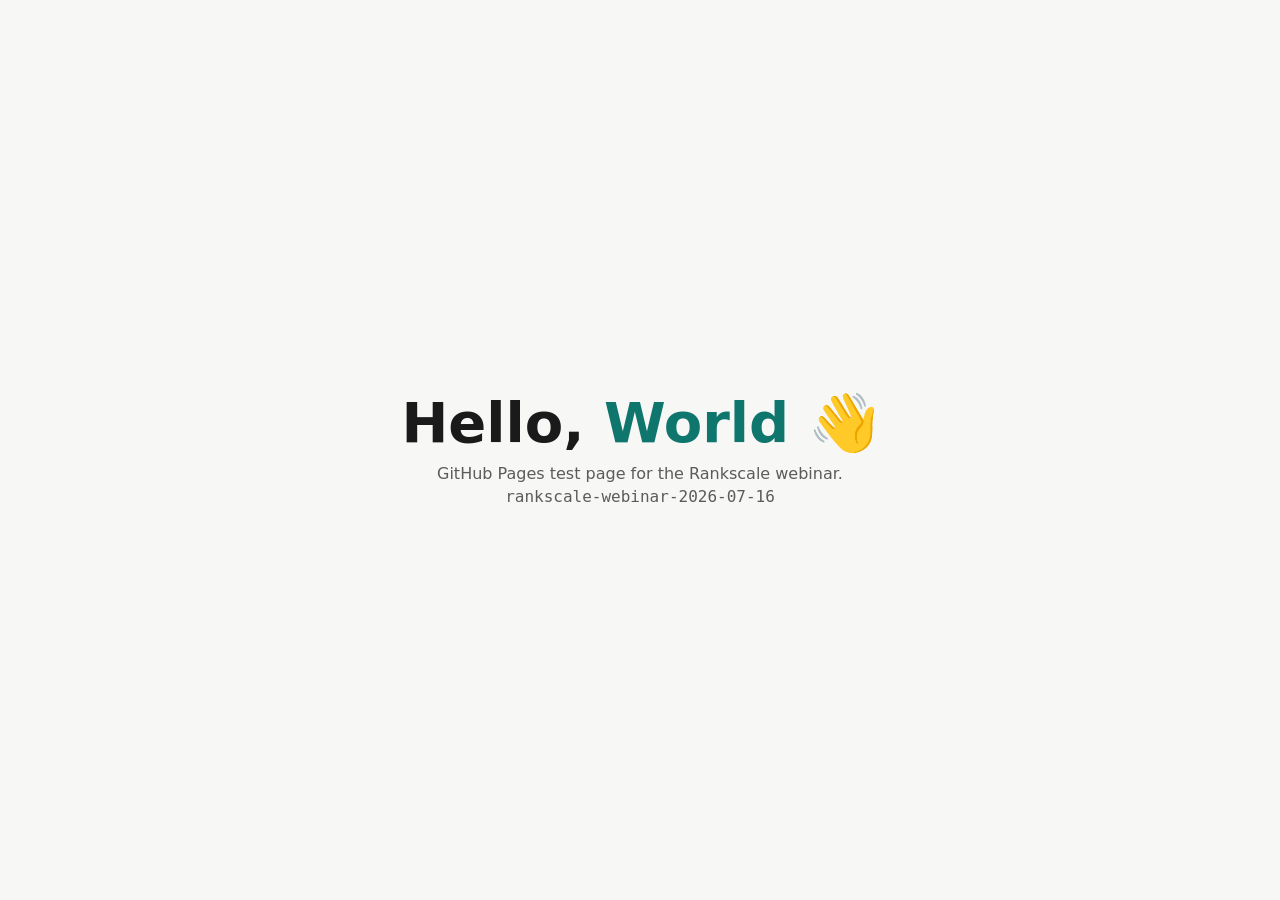
==== index.html @ 0e2e810f "Reset repo to webinar materials only: add Hello World test page Co-Authored-By: Claude Opus 4.8 <nor" ====
<!doctype html>
<html lang="en">
<head>
  <meta charset="utf-8">
  <meta name="viewport" content="width=device-width, initial-scale=1">
  <title>Hello World — Rankscale Webinar</title>
  <style>
    :root { color-scheme: light dark; }
    body {
      margin: 0;
      min-height: 100vh;
      display: grid;
      place-items: center;
      font-family: system-ui, -apple-system, "Segoe UI", sans-serif;
      background: #f7f7f5;
      color: #1a1a1a;
    }
    @media (prefers-color-scheme: dark) {
      body { background: #14161a; color: #eaeaea; }
    }
    .card { text-align: center; padding: 2rem; }
    h1 { font-size: clamp(2rem, 6vw, 3.5rem); margin: 0 0 .5rem; }
    .accent { color: #0f766e; }
    @media (prefers-color-scheme: dark) { .accent { color: #2dd4bf; } }
    p { opacity: .7; margin: .25rem 0; }
    code { font-family: ui-monospace, "Cascadia Code", monospace; }
  </style>
</head>
<body>
  <main class="card">
    <h1>Hello, <span class="accent">World</span> 👋</h1>
    <p>GitHub Pages test page for the Rankscale webinar.</p>
    <p><code>rankscale-webinar-2026-07-16</code></p>
  </main>
</body>
</html>
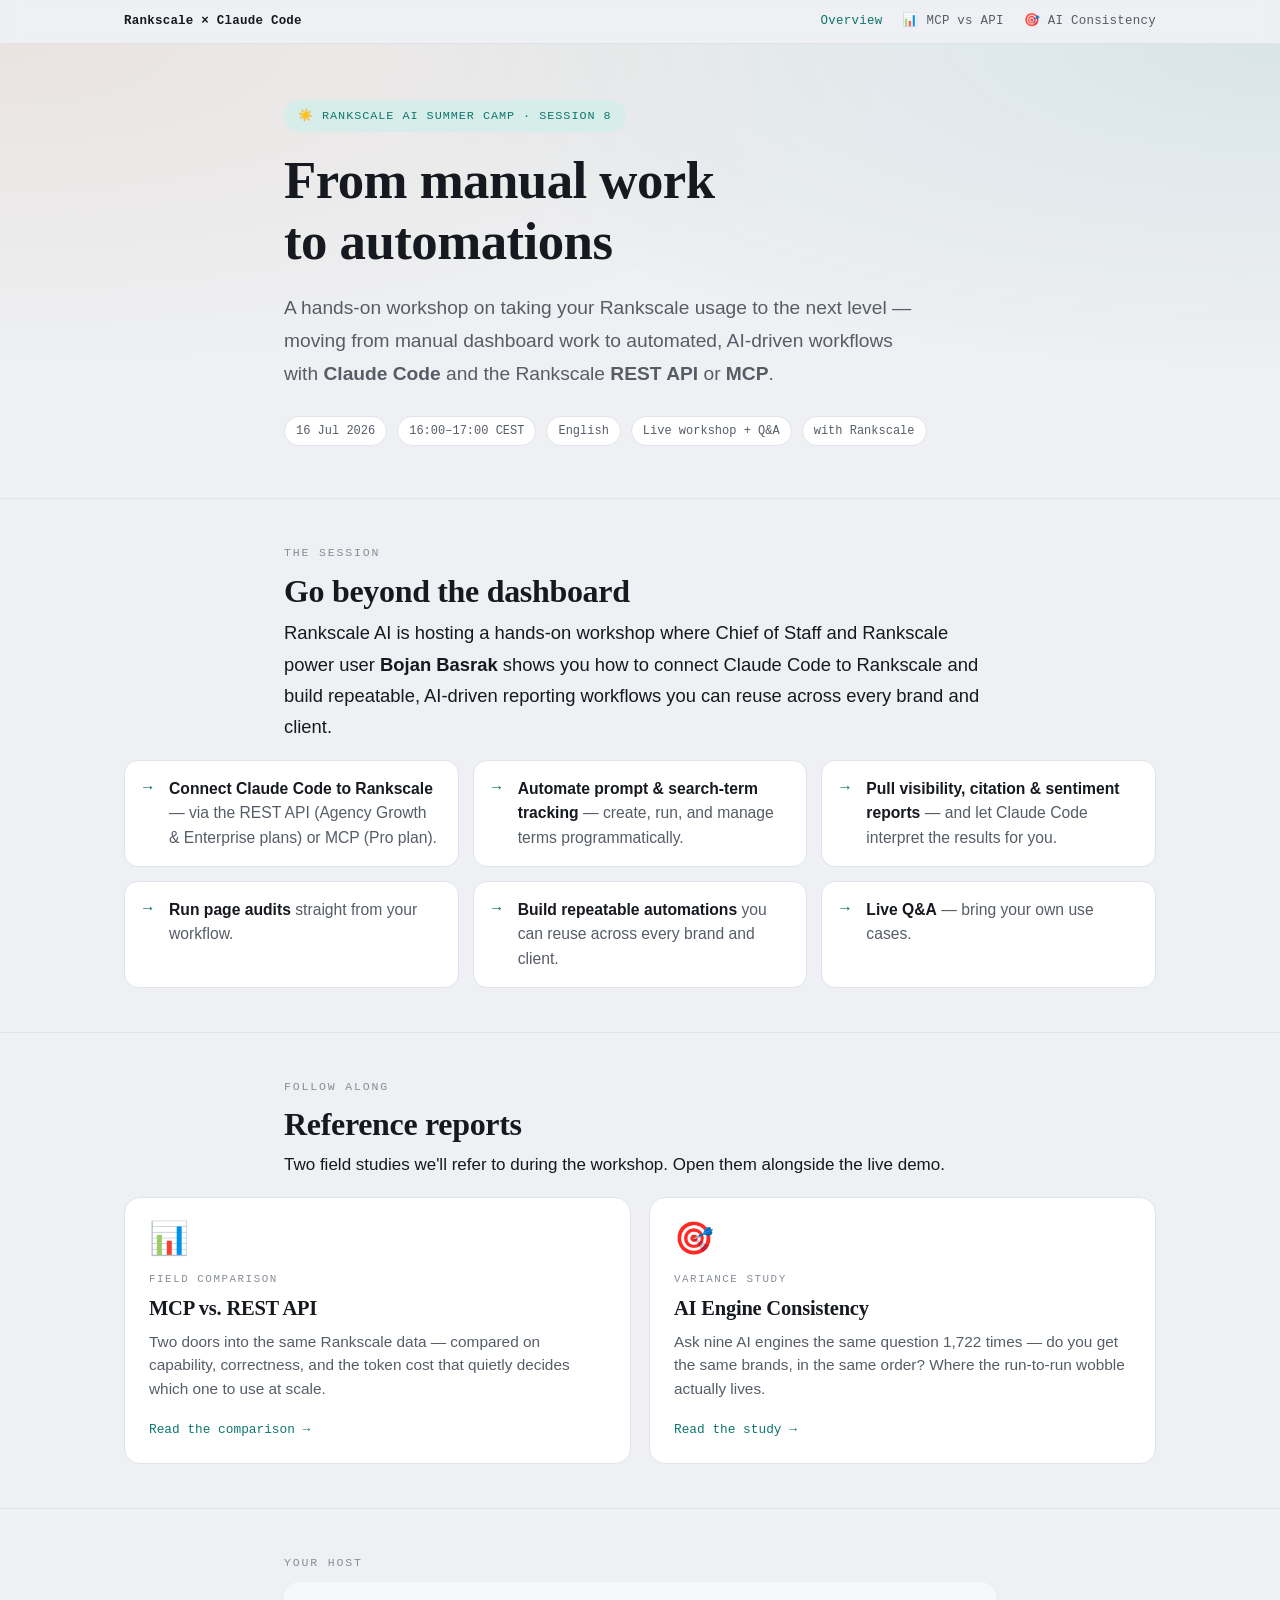
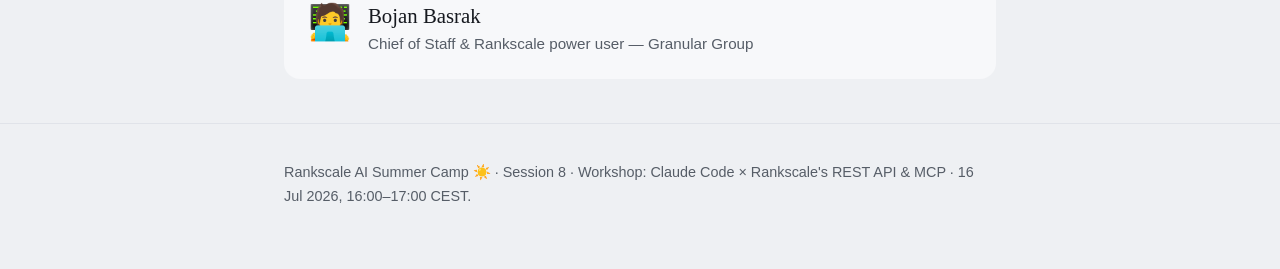
==== commit 31a08b06: "Add webinar landing page + two reports on shared base.css - index.html: workshop landing (session in" ====
--- a/index.html
+++ b/index.html
@@ -3,34 +3,130 @@
 <head>
   <meta charset="utf-8">
   <meta name="viewport" content="width=device-width, initial-scale=1">
-  <title>Hello World — Rankscale Webinar</title>
+  <title>Claude Code × Rankscale API & MCP — Rankscale AI Summer Camp</title>
+  <meta name="description" content="Hands-on workshop: move from manual Rankscale dashboard work to automated, AI-driven workflows with Claude Code and the Rankscale REST API or MCP.">
+  <link rel="stylesheet" href="assets/base.css">
   <style>
-    :root { color-scheme: light dark; }
-    body {
-      margin: 0;
-      min-height: 100vh;
-      display: grid;
-      place-items: center;
-      font-family: system-ui, -apple-system, "Segoe UI", sans-serif;
-      background: #f7f7f5;
-      color: #1a1a1a;
+    /* ---- landing-page-only styles ---- */
+    header.masthead{
+      padding:56px 0 52px;
+      background:
+        radial-gradient(120% 120% at 100% 0%, color-mix(in srgb, var(--teal) 9%, transparent), transparent 60%),
+        radial-gradient(120% 120% at 0% 0%, color-mix(in srgb, var(--amber) 8%, transparent), transparent 60%);
     }
-    @media (prefers-color-scheme: dark) {
-      body { background: #14161a; color: #eaeaea; }
-    }
-    .card { text-align: center; padding: 2rem; }
-    h1 { font-size: clamp(2rem, 6vw, 3.5rem); margin: 0 0 .5rem; }
-    .accent { color: #0f766e; }
-    @media (prefers-color-scheme: dark) { .accent { color: #2dd4bf; } }
-    p { opacity: .7; margin: .25rem 0; }
-    code { font-family: ui-monospace, "Cascadia Code", monospace; }
+    .camp{display:inline-flex;align-items:center;gap:8px;font-family:var(--mono);font-size:.74rem;letter-spacing:.08em;
+      text-transform:uppercase;color:var(--teal);background:var(--teal-soft);border-radius:999px;padding:6px 14px;margin:0 0 1.1rem}
+    .masthead h1{font-size:clamp(2.2rem,5.2vw,3.3rem);max-width:18ch}
+    .learngrid{display:grid;grid-template-columns:repeat(auto-fit,minmax(280px,1fr));gap:14px;margin-top:10px}
+    .learn{background:var(--surface);border:1px solid var(--line);border-radius:14px;padding:16px 20px 16px 44px;position:relative;font-size:.98rem;color:var(--muted);line-height:1.55}
+    .learn::before{content:"→";position:absolute;left:18px;top:15px;color:var(--teal);font-family:var(--mono);font-weight:700}
+    .learn strong{color:var(--ink);font-weight:600}
+    /* report cards */
+    .reports{display:grid;grid-template-columns:1fr 1fr;gap:18px;margin-top:8px}
+    @media(max-width:640px){.reports{grid-template-columns:1fr}}
+    a.report{display:flex;flex-direction:column;gap:6px;text-decoration:none;color:inherit;background:var(--surface);
+      border:1px solid var(--line);border-radius:16px;padding:24px 24px 22px;transition:transform .18s ease,border-color .18s ease,box-shadow .18s ease}
+    a.report:hover{transform:translateY(-3px);border-color:color-mix(in srgb,var(--accent) 45%,var(--line));box-shadow:0 10px 30px -18px rgba(0,0,0,.4)}
+    a.report .ico{font-size:2rem;line-height:1}
+    a.report .rk{font-family:var(--mono);font-size:.68rem;letter-spacing:.14em;text-transform:uppercase;color:var(--faint);margin-top:10px}
+    a.report h3{font-size:1.28rem;margin:2px 0 .2rem}
+    a.report p{margin:0;color:var(--muted);font-size:.96rem;line-height:1.55}
+    a.report .go{margin-top:12px;font-family:var(--mono);font-size:.8rem;color:var(--accent)}
+    /* host */
+    .host{display:flex;gap:16px;align-items:flex-start;background:var(--surface-2);border-radius:16px;padding:22px 24px}
+    .host .who{font-family:var(--serif);font-size:1.3rem;line-height:1.2}
+    .host .role{color:var(--muted);font-size:.95rem;margin-top:2px}
+    .host .em{font-size:2.2rem;line-height:1}
   </style>
 </head>
 <body>
-  <main class="card">
-    <h1>Hello, <span class="accent">World</span> 👋</h1>
-    <p>GitHub Pages test page for the Rankscale webinar.</p>
-    <p><code>rankscale-webinar-2026-07-16</code></p>
-  </main>
+
+<nav class="sitenav" aria-label="Webinar sections">
+  <div class="inner">
+    <a class="brand" href="index.html">Rankscale × Claude Code</a>
+    <a href="index.html" aria-current="page">Overview</a>
+    <a href="mcp-vs-api.html">📊 MCP vs API</a>
+    <a href="ai-engine-consistency.html">🎯 AI Consistency</a>
+  </div>
+</nav>
+
+<header class="masthead">
+  <div class="wrap">
+    <p class="camp">☀️ Rankscale AI Summer Camp · Session 8</p>
+    <h1>From manual work to automations</h1>
+    <p class="dek">A hands-on workshop on taking your Rankscale usage to the next level — moving from manual dashboard work to automated, AI-driven workflows with <strong>Claude Code</strong> and the Rankscale <strong>REST API</strong> or <strong>MCP</strong>.</p>
+    <div class="meta">
+      <span>16 Jul 2026</span>
+      <span>16:00–17:00 CEST</span>
+      <span>English</span>
+      <span>Live workshop + Q&amp;A</span>
+      <span>with Rankscale</span>
+    </div>
+  </div>
+</header>
+
+<section id="about">
+  <div class="wrap">
+    <p class="eyebrow">The session</p>
+    <h2>Go beyond the dashboard</h2>
+    <p class="lead">Rankscale AI is hosting a hands-on workshop where Chief of Staff and Rankscale power user <strong>Bojan Basrak</strong> shows you how to connect Claude Code to Rankscale and build repeatable, AI-driven reporting workflows you can reuse across every brand and client.</p>
+  </div>
+  <div class="wide">
+    <div class="learngrid">
+      <div class="learn"><strong>Connect Claude Code to Rankscale</strong> — via the REST API (Agency Growth &amp; Enterprise plans) or MCP (Pro plan).</div>
+      <div class="learn"><strong>Automate prompt &amp; search-term tracking</strong> — create, run, and manage terms programmatically.</div>
+      <div class="learn"><strong>Pull visibility, citation &amp; sentiment reports</strong> — and let Claude Code interpret the results for you.</div>
+      <div class="learn"><strong>Run page audits</strong> straight from your workflow.</div>
+      <div class="learn"><strong>Build repeatable automations</strong> you can reuse across every brand and client.</div>
+      <div class="learn"><strong>Live Q&amp;A</strong> — bring your own use cases.</div>
+    </div>
+  </div>
+</section>
+
+<section id="reports">
+  <div class="wrap">
+    <p class="eyebrow">Follow along</p>
+    <h2>Reference reports</h2>
+    <p>Two field studies we'll refer to during the workshop. Open them alongside the live demo.</p>
+  </div>
+  <div class="wide">
+    <div class="reports">
+      <a class="report" href="mcp-vs-api.html">
+        <span class="ico">📊</span>
+        <span class="rk">Field comparison</span>
+        <h3>MCP vs. REST API</h3>
+        <p>Two doors into the same Rankscale data — compared on capability, correctness, and the token cost that quietly decides which one to use at scale.</p>
+        <span class="go">Read the comparison →</span>
+      </a>
+      <a class="report" href="ai-engine-consistency.html">
+        <span class="ico">🎯</span>
+        <span class="rk">Variance study</span>
+        <h3>AI Engine Consistency</h3>
+        <p>Ask nine AI engines the same question 1,722 times — do you get the same brands, in the same order? Where the run-to-run wobble actually lives.</p>
+        <span class="go">Read the study →</span>
+      </a>
+    </div>
+  </div>
+</section>
+
+<section id="host">
+  <div class="wrap">
+    <p class="eyebrow">Your host</p>
+    <div class="host">
+      <span class="em">🧑‍💻</span>
+      <div>
+        <div class="who">Bojan Basrak</div>
+        <div class="role">Chief of Staff &amp; Rankscale power user — Granular Group</div>
+      </div>
+    </div>
+  </div>
+</section>
+
+<footer>
+  <div class="wrap">
+    <p style="margin:0">Rankscale AI Summer Camp ☀️ · Session 8 · Workshop: Claude Code × Rankscale's REST API &amp; MCP · 16 Jul 2026, 16:00–17:00 CEST.</p>
+  </div>
+</footer>
+
 </body>
 </html>
--- a/assets/base.css
+++ b/assets/base.css
@@ -0,0 +1,120 @@
+/* ============================================================
+   Rankscale Webinar — shared design system (base.css)
+   Used by the landing page and every report in the series.
+   Edit tokens/typography here once; every page follows.
+   ============================================================ */
+
+:root{
+  --paper:#eef0f3; --surface:#ffffff; --surface-2:#f7f8fa;
+  --ink:#16191f; --muted:#565d67; --faint:#878e98; --line:#e0e3e9;
+  --accent:#0f766e; --good:#2f7d4f; --warn:#b45309;
+  /* report-1 accents (MCP vs API) */
+  --mcp:#0f766e; --mcp-soft:#d7ede9; --api:#c2410c; --api-soft:#f6e3d6;
+  /* report-2 accents (consistency) */
+  --teal:#0f766e; --teal-soft:#d7ede9; --amber:#b45309; --amber-soft:#f6e8d5;
+  /* categorical series colors */
+  --c1:#2a78d6; --c2:#0e9f6e; --c3:#d97706; --c4:#7c3aed; --c5:#db2777; --c6:#dc2626; --c7:#0891b2;
+  --measure:760px; --wide:1080px;
+  --serif:"Iowan Old Style","Palatino Linotype",Palatino,"Book Antiqua",Georgia,"Times New Roman",serif;
+  --sans:-apple-system,BlinkMacSystemFont,"Segoe UI",Roboto,Helvetica,Arial,sans-serif;
+  --mono:"SFMono-Regular",ui-monospace,"Cascadia Code","JetBrains Mono",Consolas,"Roboto Mono",monospace;
+}
+@media (prefers-color-scheme:dark){
+  :root{
+    --paper:#0c0e11; --surface:#14171c; --surface-2:#1a1e24; --ink:#e8eaed; --muted:#9aa1aa; --faint:#6a717b; --line:#282d35;
+    --accent:#2dd4bf; --good:#4ade80; --warn:#fbbf24;
+    --mcp:#2dd4bf; --mcp-soft:#0f2f2b; --api:#fb923c; --api-soft:#3a2314;
+    --teal:#2dd4bf; --teal-soft:#0f2f2b; --amber:#fbbf24; --amber-soft:#3a2c12;
+    --c1:#5aa0ee; --c2:#34d399; --c3:#fbbf24; --c4:#a78bfa; --c5:#f472b6; --c6:#f87171; --c7:#22d3ee;
+  }
+}
+:root[data-theme="light"]{
+  --paper:#eef0f3; --surface:#ffffff; --surface-2:#f7f8fa; --ink:#16191f; --muted:#565d67; --faint:#878e98; --line:#e0e3e9;
+  --accent:#0f766e; --good:#2f7d4f; --warn:#b45309;
+  --mcp:#0f766e; --mcp-soft:#d7ede9; --api:#c2410c; --api-soft:#f6e3d6;
+  --teal:#0f766e; --teal-soft:#d7ede9; --amber:#b45309; --amber-soft:#f6e8d5;
+  --c1:#2a78d6; --c2:#0e9f6e; --c3:#d97706; --c4:#7c3aed; --c5:#db2777; --c6:#dc2626; --c7:#0891b2;
+}
+:root[data-theme="dark"]{
+  --paper:#0c0e11; --surface:#14171c; --surface-2:#1a1e24; --ink:#e8eaed; --muted:#9aa1aa; --faint:#6a717b; --line:#282d35;
+  --accent:#2dd4bf; --good:#4ade80; --warn:#fbbf24;
+  --mcp:#2dd4bf; --mcp-soft:#0f2f2b; --api:#fb923c; --api-soft:#3a2314;
+  --teal:#2dd4bf; --teal-soft:#0f2f2b; --amber:#fbbf24; --amber-soft:#3a2c12;
+  --c1:#5aa0ee; --c2:#34d399; --c3:#fbbf24; --c4:#a78bfa; --c5:#f472b6; --c6:#f87171; --c7:#22d3ee;
+}
+
+*{box-sizing:border-box}
+body{margin:0;background:var(--paper);color:var(--ink);font-family:var(--sans);font-size:17px;line-height:1.7;-webkit-font-smoothing:antialiased}
+.wrap{max-width:var(--measure);margin:0 auto;padding:0 24px}
+.wide{max-width:var(--wide);margin-left:auto;margin-right:auto;padding:0 24px}
+h1,h2,h3{font-family:var(--serif);font-weight:600;line-height:1.15;text-wrap:balance;letter-spacing:-.01em}
+h1{font-size:clamp(2.1rem,5vw,3.1rem);margin:0 0 .4em}
+h2{font-size:clamp(1.5rem,3.2vw,2rem);margin:0 0 .5rem}
+h3{font-size:1.2rem;margin:0 0 .35rem}
+p{margin:0 0 1.1rem}
+a{color:var(--accent);text-underline-offset:3px;text-decoration-thickness:1px}
+.eyebrow{font-family:var(--mono);font-size:.72rem;text-transform:uppercase;letter-spacing:.16em;color:var(--faint);margin:0 0 .6rem}
+strong{font-weight:600}
+code,.num{font-family:var(--mono)}
+code{font-size:.9em}
+.num{font-variant-numeric:tabular-nums}
+
+/* ---- shared top navigation ---- */
+.sitenav{position:sticky;top:0;z-index:50;-webkit-backdrop-filter:blur(10px);backdrop-filter:blur(10px);background:color-mix(in srgb, var(--paper) 82%, transparent);border-bottom:1px solid var(--line)}
+.sitenav .inner{max-width:var(--wide);margin:0 auto;padding:11px 24px;display:flex;gap:6px 20px;align-items:center;flex-wrap:wrap;font-family:var(--mono);font-size:.78rem}
+.sitenav a{color:var(--muted);text-decoration:none;letter-spacing:.02em}
+.sitenav a:hover{color:var(--accent)}
+.sitenav a.brand{color:var(--ink);font-weight:600;margin-right:auto}
+.sitenav a.brand:hover{color:var(--accent)}
+.sitenav a[aria-current="page"]{color:var(--accent)}
+
+/* ---- masthead (structure only; pages add their own bg) ---- */
+header.masthead{border-bottom:1px solid var(--line);padding:64px 0 48px}
+.masthead .dek{font-size:1.2rem;color:var(--muted);max-width:60ch;margin:.2rem 0 1.6rem}
+.meta{display:flex;flex-wrap:wrap;gap:8px 10px;font-family:var(--mono);font-size:.75rem;color:var(--muted)}
+.meta span{border:1px solid var(--line);border-radius:999px;padding:4px 11px;background:var(--surface)}
+
+/* ---- sections ---- */
+section{padding:44px 0}
+section+section{border-top:1px solid var(--line)}
+.lead{font-size:1.15rem}
+
+/* ---- findings grid ---- */
+.findgrid{display:grid;grid-template-columns:repeat(auto-fit,minmax(240px,1fr));gap:16px;margin-top:8px}
+.find{background:var(--surface);border:1px solid var(--line);border-radius:14px;padding:20px 22px;position:relative}
+.find .k{font-family:var(--mono);font-size:.72rem;letter-spacing:.12em;text-transform:uppercase;color:var(--faint)}
+.find h3{margin:.5rem 0 .35rem;font-size:1.16rem}
+.find p{margin:0;font-size:.98rem;color:var(--muted);line-height:1.6}
+.find.hero{grid-column:1/-1;background:linear-gradient(180deg,var(--surface),var(--surface-2))}
+.find.hero h3{font-size:1.5rem}
+.find.hero p{font-size:1.06rem;color:var(--ink)}
+
+/* ---- callout ---- */
+.callout{border-left:3px solid var(--accent);background:var(--surface);border-radius:0 12px 12px 0;padding:16px 20px;margin:1.4rem 0}
+.callout.warn{border-left-color:var(--warn)}
+.callout .k{font-family:var(--mono);font-size:.72rem;letter-spacing:.12em;text-transform:uppercase;color:var(--faint);display:block;margin-bottom:.3rem}
+.callout p:last-child{margin:0}
+.callout ul{margin:.2rem 0 0;padding-left:1.1rem}
+.callout li{margin:.35rem 0;font-size:.95rem;color:var(--muted)}
+
+/* ---- figures & charts ---- */
+figure{margin:1.8rem 0;background:var(--surface);border:1px solid var(--line);border-radius:16px;padding:22px 22px 14px}
+figure figcaption{font-size:.85rem;color:var(--muted);margin-top:12px;line-height:1.55}
+svg{display:block;width:100%;height:auto}
+
+/* ---- tables ---- */
+.tablewrap{overflow-x:auto;border:1px solid var(--line);border-radius:14px;background:var(--surface);margin:1.5rem 0}
+table{border-collapse:collapse;width:100%;font-size:.92rem}
+th,td{padding:11px 14px;text-align:left;border-bottom:1px solid var(--line);white-space:nowrap}
+thead th{font-family:var(--mono);font-size:.68rem;letter-spacing:.08em;text-transform:uppercase;color:var(--faint);font-weight:600;background:var(--surface-2)}
+tbody tr:last-child td{border-bottom:none}
+td.n,th.n{text-align:right;font-family:var(--mono);font-variant-numeric:tabular-nums}
+.rowlead{font-weight:500}
+caption{caption-side:top;text-align:left;font-family:var(--mono);font-size:.72rem;letter-spacing:.1em;text-transform:uppercase;color:var(--faint);padding:12px 14px 0}
+
+/* ---- footer & utilities ---- */
+footer{border-top:1px solid var(--line);padding:36px 0 60px;color:var(--muted);font-size:.9rem}
+.sr-only{position:absolute;width:1px;height:1px;padding:0;margin:-1px;overflow:hidden;clip:rect(0,0,0,0);border:0}
+.reveal{opacity:0;transform:translateY(12px);transition:opacity .6s ease,transform .6s ease}
+.reveal.in{opacity:1;transform:none}
+@media(prefers-reduced-motion:reduce){.reveal{opacity:1;transform:none;transition:none}}
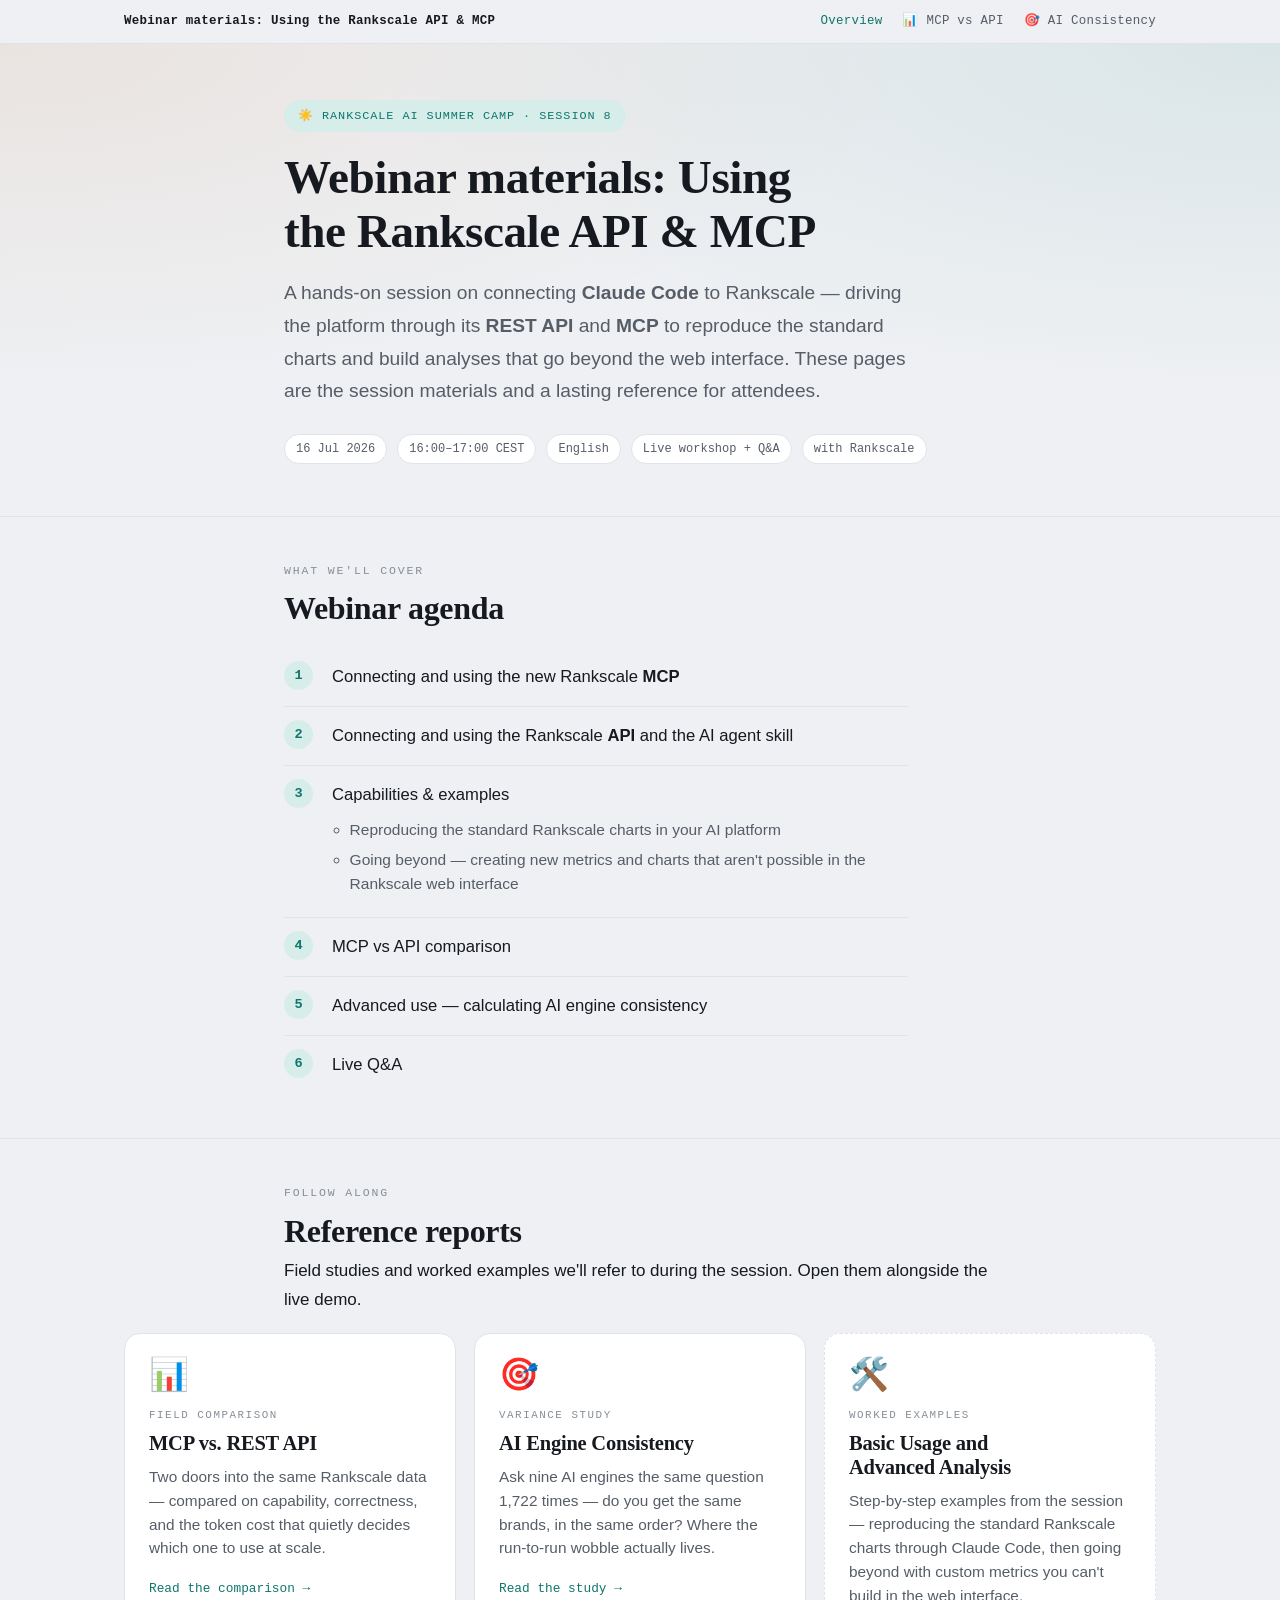
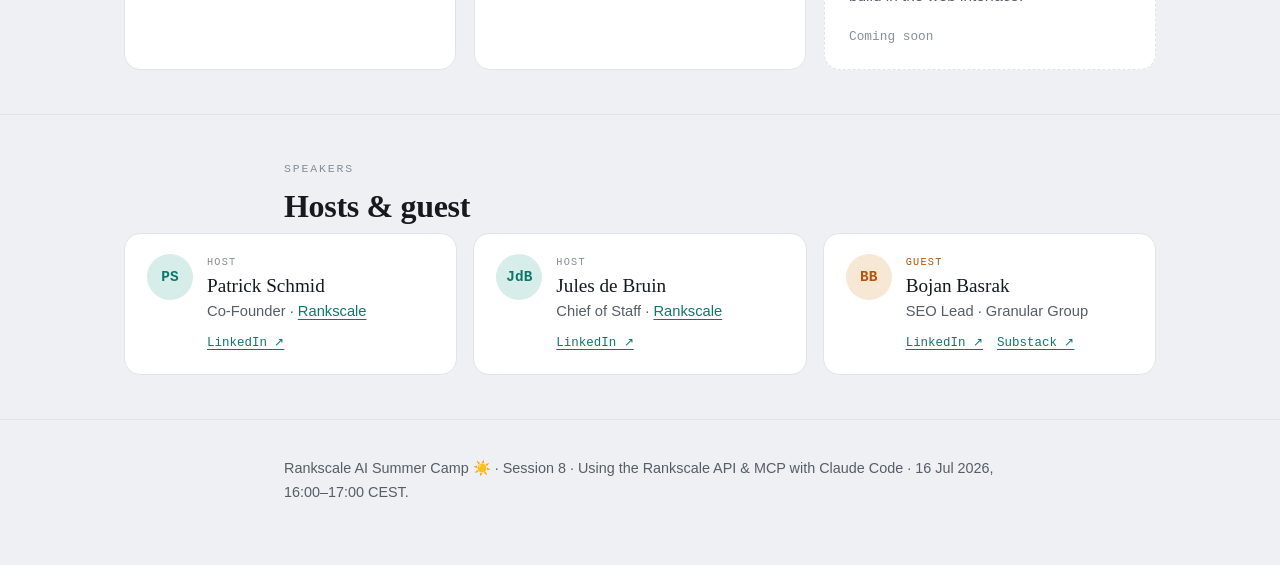
==== commit 4b37ede7: "Rework landing page: reframe as webinar materials, add agenda and speakers Title/nav/H1 updated; Ses" ====
--- a/index.html
+++ b/index.html
@@ -3,8 +3,8 @@
 <head>
   <meta charset="utf-8">
   <meta name="viewport" content="width=device-width, initial-scale=1">
-  <title>Claude Code × Rankscale API & MCP — Rankscale AI Summer Camp</title>
-  <meta name="description" content="Hands-on workshop: move from manual Rankscale dashboard work to automated, AI-driven workflows with Claude Code and the Rankscale REST API or MCP.">
+  <title>Webinar materials: Using the Rankscale API &amp; MCP</title>
+  <meta name="description" content="Materials and lasting reference for the Rankscale webinar — connecting Claude Code to the Rankscale API & MCP, reproducing and going beyond the standard charts, and comparing the two surfaces.">
   <link rel="stylesheet" href="assets/base.css">
   <style>
     /* ---- landing-page-only styles ---- */
@@ -16,34 +16,50 @@
     }
     .camp{display:inline-flex;align-items:center;gap:8px;font-family:var(--mono);font-size:.74rem;letter-spacing:.08em;
       text-transform:uppercase;color:var(--teal);background:var(--teal-soft);border-radius:999px;padding:6px 14px;margin:0 0 1.1rem}
-    .masthead h1{font-size:clamp(2.2rem,5.2vw,3.3rem);max-width:18ch}
-    .learngrid{display:grid;grid-template-columns:repeat(auto-fit,minmax(280px,1fr));gap:14px;margin-top:10px}
-    .learn{background:var(--surface);border:1px solid var(--line);border-radius:14px;padding:16px 20px 16px 44px;position:relative;font-size:.98rem;color:var(--muted);line-height:1.55}
-    .learn::before{content:"→";position:absolute;left:18px;top:15px;color:var(--teal);font-family:var(--mono);font-weight:700}
-    .learn strong{color:var(--ink);font-weight:600}
+    .masthead h1{font-size:clamp(2rem,4.6vw,2.95rem)}
+
+    /* agenda */
+    .agenda{list-style:none;counter-reset:step;margin:1.3rem 0 0;padding:0;max-width:66ch}
+    .agenda>li{counter-increment:step;position:relative;padding:15px 0 15px 48px;border-top:1px solid var(--line);font-size:1.04rem}
+    .agenda>li:first-child{border-top:none}
+    .agenda>li::before{content:counter(step);position:absolute;left:0;top:13px;width:29px;height:29px;border-radius:50%;
+      background:var(--teal-soft);color:var(--teal);font-family:var(--mono);font-size:.85rem;font-weight:600;
+      display:flex;align-items:center;justify-content:center}
+    .agenda ul{margin:.55rem 0 .1rem;padding-left:1.1rem}
+    .agenda ul li{margin:.35rem 0;color:var(--muted);font-size:.97rem;line-height:1.55}
+
     /* report cards */
-    .reports{display:grid;grid-template-columns:1fr 1fr;gap:18px;margin-top:8px}
-    @media(max-width:640px){.reports{grid-template-columns:1fr}}
-    a.report{display:flex;flex-direction:column;gap:6px;text-decoration:none;color:inherit;background:var(--surface);
+    .reports{display:grid;grid-template-columns:repeat(auto-fit,minmax(250px,1fr));gap:18px;margin-top:8px}
+    .report{display:flex;flex-direction:column;gap:6px;text-decoration:none;color:inherit;background:var(--surface);
       border:1px solid var(--line);border-radius:16px;padding:24px 24px 22px;transition:transform .18s ease,border-color .18s ease,box-shadow .18s ease}
     a.report:hover{transform:translateY(-3px);border-color:color-mix(in srgb,var(--accent) 45%,var(--line));box-shadow:0 10px 30px -18px rgba(0,0,0,.4)}
-    a.report .ico{font-size:2rem;line-height:1}
-    a.report .rk{font-family:var(--mono);font-size:.68rem;letter-spacing:.14em;text-transform:uppercase;color:var(--faint);margin-top:10px}
-    a.report h3{font-size:1.28rem;margin:2px 0 .2rem}
-    a.report p{margin:0;color:var(--muted);font-size:.96rem;line-height:1.55}
-    a.report .go{margin-top:12px;font-family:var(--mono);font-size:.8rem;color:var(--accent)}
-    /* host */
-    .host{display:flex;gap:16px;align-items:flex-start;background:var(--surface-2);border-radius:16px;padding:22px 24px}
-    .host .who{font-family:var(--serif);font-size:1.3rem;line-height:1.2}
-    .host .role{color:var(--muted);font-size:.95rem;margin-top:2px}
-    .host .em{font-size:2.2rem;line-height:1}
+    .report .ico{font-size:2rem;line-height:1}
+    .report .rk{font-family:var(--mono);font-size:.68rem;letter-spacing:.14em;text-transform:uppercase;color:var(--faint);margin-top:10px}
+    .report h3{font-size:1.28rem;margin:2px 0 .2rem}
+    .report p{margin:0;color:var(--muted);font-size:.96rem;line-height:1.55}
+    .report .go{margin-top:12px;font-family:var(--mono);font-size:.8rem;color:var(--accent)}
+    .report.soon{border-style:dashed}
+    .report.soon .go{color:var(--faint)}
+
+    /* speakers */
+    .people{display:grid;grid-template-columns:repeat(auto-fit,minmax(250px,1fr));gap:16px}
+    .person{display:flex;gap:14px;align-items:flex-start;background:var(--surface);border:1px solid var(--line);border-radius:16px;padding:20px 22px}
+    .avatar{flex:0 0 auto;width:46px;height:46px;border-radius:50%;display:flex;align-items:center;justify-content:center;
+      font-family:var(--mono);font-size:.9rem;font-weight:600;background:var(--teal-soft);color:var(--teal)}
+    .person.guest .avatar{background:var(--amber-soft);color:var(--amber)}
+    .ptag{font-family:var(--mono);font-size:.64rem;letter-spacing:.12em;text-transform:uppercase;color:var(--faint);margin-bottom:2px}
+    .person.guest .ptag{color:var(--amber)}
+    .who{font-family:var(--serif);font-size:1.2rem;line-height:1.2}
+    .role{color:var(--muted);font-size:.92rem;margin:2px 0 9px}
+    .plinks{display:flex;gap:14px;flex-wrap:wrap}
+    .plinks a{font-family:var(--mono);font-size:.78rem}
   </style>
 </head>
 <body>
 
 <nav class="sitenav" aria-label="Webinar sections">
   <div class="inner">
-    <a class="brand" href="index.html">Rankscale × Claude Code</a>
+    <a class="brand" href="index.html">Webinar materials: Using the Rankscale API &amp; MCP</a>
     <a href="index.html" aria-current="page">Overview</a>
     <a href="mcp-vs-api.html">📊 MCP vs API</a>
     <a href="ai-engine-consistency.html">🎯 AI Consistency</a>
@@ -53,8 +69,8 @@
 <header class="masthead">
   <div class="wrap">
     <p class="camp">☀️ Rankscale AI Summer Camp · Session 8</p>
-    <h1>From manual work to automations</h1>
-    <p class="dek">A hands-on workshop on taking your Rankscale usage to the next level — moving from manual dashboard work to automated, AI-driven workflows with <strong>Claude Code</strong> and the Rankscale <strong>REST API</strong> or <strong>MCP</strong>.</p>
+    <h1>Webinar materials: Using the Rankscale API &amp; MCP</h1>
+    <p class="dek">A hands-on session on connecting <strong>Claude Code</strong> to Rankscale — driving the platform through its <strong>REST API</strong> and <strong>MCP</strong> to reproduce the standard charts and build analyses that go beyond the web interface. These pages are the session materials and a lasting reference for attendees.</p>
     <div class="meta">
       <span>16 Jul 2026</span>
       <span>16:00–17:00 CEST</span>
@@ -65,21 +81,23 @@
   </div>
 </header>
 
-<section id="about">
+<section id="agenda">
   <div class="wrap">
-    <p class="eyebrow">The session</p>
-    <h2>Go beyond the dashboard</h2>
-    <p class="lead">Rankscale AI is hosting a hands-on workshop where Chief of Staff and Rankscale power user <strong>Bojan Basrak</strong> shows you how to connect Claude Code to Rankscale and build repeatable, AI-driven reporting workflows you can reuse across every brand and client.</p>
-  </div>
-  <div class="wide">
-    <div class="learngrid">
-      <div class="learn"><strong>Connect Claude Code to Rankscale</strong> — via the REST API (Agency Growth &amp; Enterprise plans) or MCP (Pro plan).</div>
-      <div class="learn"><strong>Automate prompt &amp; search-term tracking</strong> — create, run, and manage terms programmatically.</div>
-      <div class="learn"><strong>Pull visibility, citation &amp; sentiment reports</strong> — and let Claude Code interpret the results for you.</div>
-      <div class="learn"><strong>Run page audits</strong> straight from your workflow.</div>
-      <div class="learn"><strong>Build repeatable automations</strong> you can reuse across every brand and client.</div>
-      <div class="learn"><strong>Live Q&amp;A</strong> — bring your own use cases.</div>
-    </div>
+    <p class="eyebrow">What we'll cover</p>
+    <h2>Webinar agenda</h2>
+    <ol class="agenda">
+      <li>Connecting and using the new Rankscale <strong>MCP</strong></li>
+      <li>Connecting and using the Rankscale <strong>API</strong> and the AI agent skill</li>
+      <li>Capabilities &amp; examples
+        <ul>
+          <li>Reproducing the standard Rankscale charts in your AI platform</li>
+          <li>Going beyond — creating new metrics and charts that aren't possible in the Rankscale web interface</li>
+        </ul>
+      </li>
+      <li>MCP vs API comparison</li>
+      <li>Advanced use — calculating AI engine consistency</li>
+      <li>Live Q&amp;A</li>
+    </ol>
   </div>
 </section>
 
@@ -87,7 +105,7 @@
   <div class="wrap">
     <p class="eyebrow">Follow along</p>
     <h2>Reference reports</h2>
-    <p>Two field studies we'll refer to during the workshop. Open them alongside the live demo.</p>
+    <p>Field studies and worked examples we'll refer to during the session. Open them alongside the live demo.</p>
   </div>
   <div class="wide">
     <div class="reports">
@@ -105,18 +123,53 @@
         <p>Ask nine AI engines the same question 1,722 times — do you get the same brands, in the same order? Where the run-to-run wobble actually lives.</p>
         <span class="go">Read the study →</span>
       </a>
+      <div class="report soon">
+        <span class="ico">🛠️</span>
+        <span class="rk">Worked examples</span>
+        <h3>Basic Usage and Advanced Analysis</h3>
+        <p>Step-by-step examples from the session — reproducing the standard Rankscale charts through Claude Code, then going beyond with custom metrics you can't build in the web interface.</p>
+        <span class="go">Coming soon</span>
+      </div>
     </div>
   </div>
 </section>
 
-<section id="host">
+<section id="speakers">
   <div class="wrap">
-    <p class="eyebrow">Your host</p>
-    <div class="host">
-      <span class="em">🧑‍💻</span>
-      <div>
-        <div class="who">Bojan Basrak</div>
-        <div class="role">Chief of Staff &amp; Rankscale power user — Granular Group</div>
+    <p class="eyebrow">Speakers</p>
+    <h2>Hosts &amp; guest</h2>
+  </div>
+  <div class="wide">
+    <div class="people">
+      <div class="person">
+        <span class="avatar">PS</span>
+        <div>
+          <div class="ptag">Host</div>
+          <div class="who">Patrick Schmid</div>
+          <div class="role">Co-Founder · <a href="https://rankscale.ai" target="_blank" rel="noopener">Rankscale</a></div>
+          <div class="plinks"><a href="https://www.linkedin.com/in/patrick-schmid-563634132/" target="_blank" rel="noopener">LinkedIn ↗</a></div>
+        </div>
+      </div>
+      <div class="person">
+        <span class="avatar">JdB</span>
+        <div>
+          <div class="ptag">Host</div>
+          <div class="who">Jules de Bruin</div>
+          <div class="role">Chief of Staff · <a href="https://rankscale.ai" target="_blank" rel="noopener">Rankscale</a></div>
+          <div class="plinks"><a href="https://www.linkedin.com/in/jules-de-bruin-61305b11a/" target="_blank" rel="noopener">LinkedIn ↗</a></div>
+        </div>
+      </div>
+      <div class="person guest">
+        <span class="avatar">BB</span>
+        <div>
+          <div class="ptag">Guest</div>
+          <div class="who">Bojan Basrak</div>
+          <div class="role">SEO Lead · Granular Group</div>
+          <div class="plinks">
+            <a href="https://www.linkedin.com/in/bojan-basrak/" target="_blank" rel="noopener">LinkedIn ↗</a>
+            <a href="https://bojanbasrak.substack.com/" target="_blank" rel="noopener">Substack ↗</a>
+          </div>
+        </div>
       </div>
     </div>
   </div>
@@ -124,7 +177,7 @@
 
 <footer>
   <div class="wrap">
-    <p style="margin:0">Rankscale AI Summer Camp ☀️ · Session 8 · Workshop: Claude Code × Rankscale's REST API &amp; MCP · 16 Jul 2026, 16:00–17:00 CEST.</p>
+    <p style="margin:0">Rankscale AI Summer Camp ☀️ · Session 8 · Using the Rankscale API &amp; MCP with Claude Code · 16 Jul 2026, 16:00–17:00 CEST.</p>
   </div>
 </footer>
 
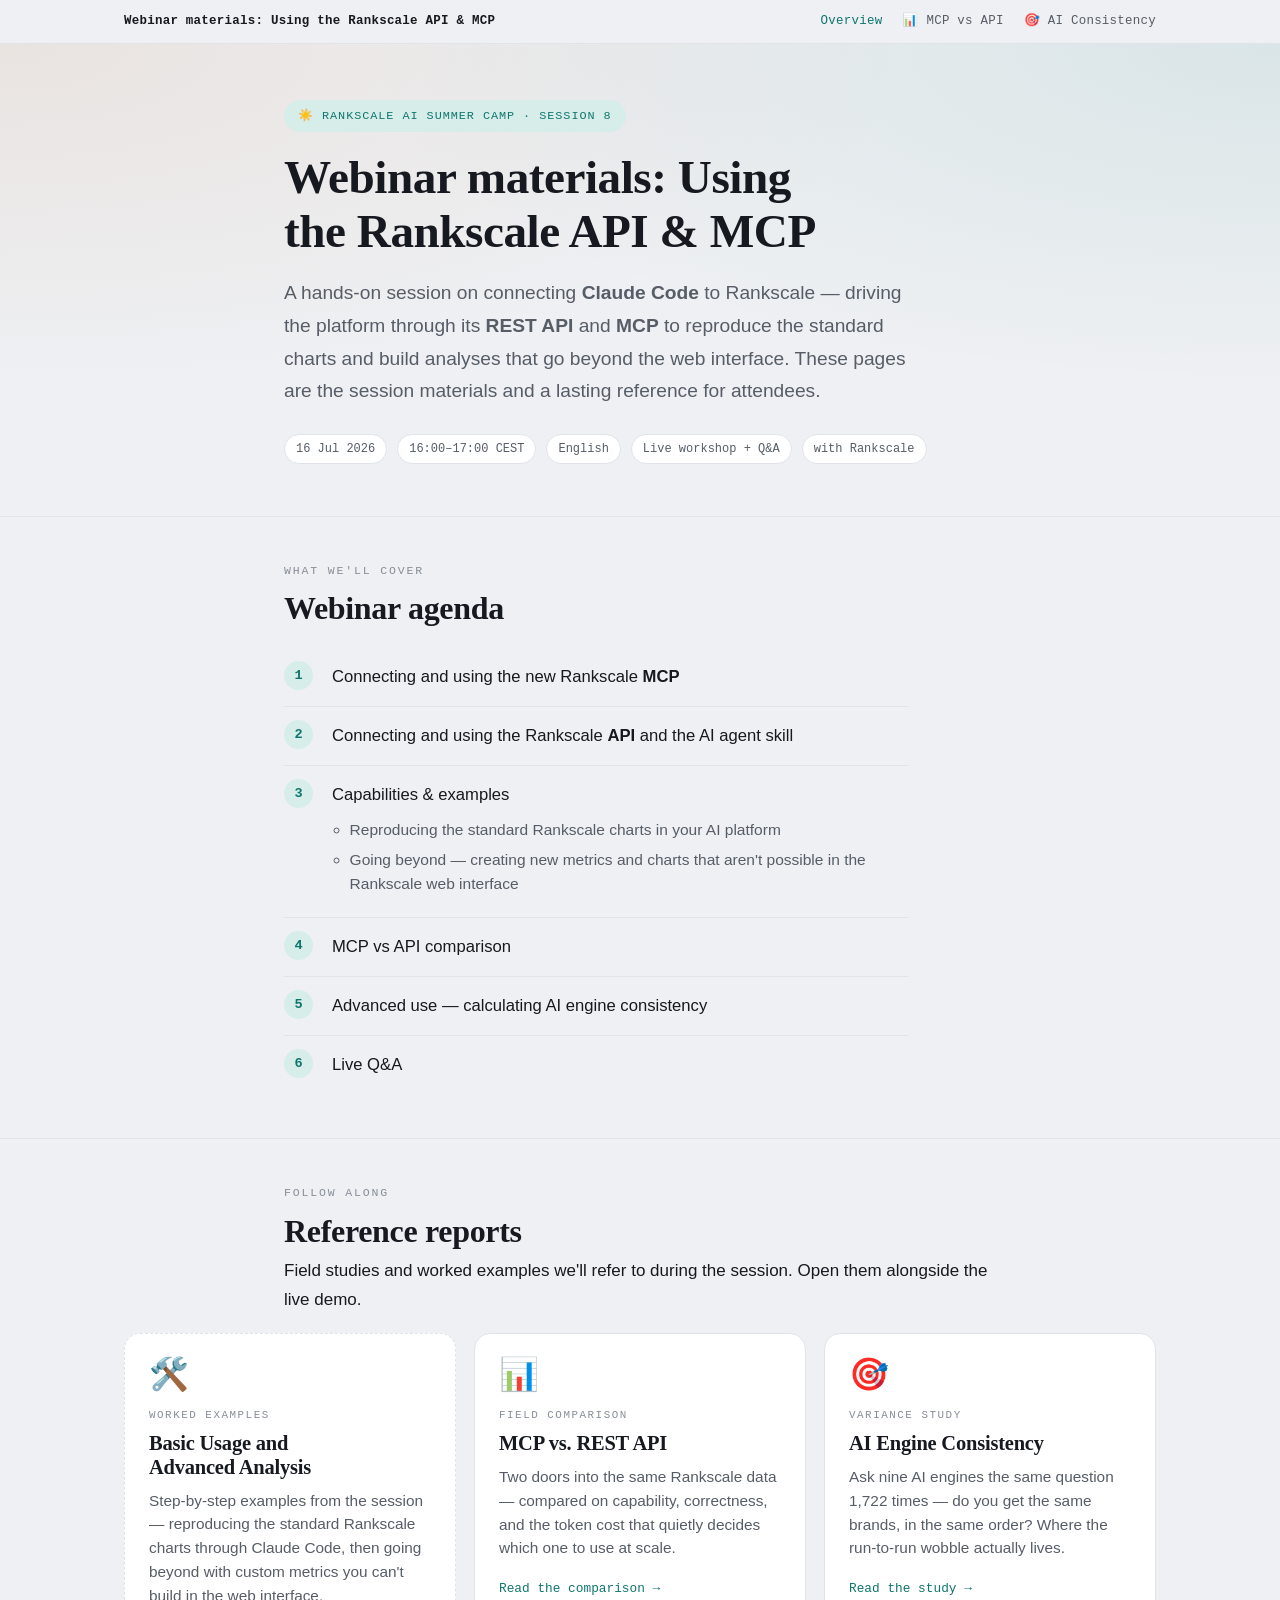
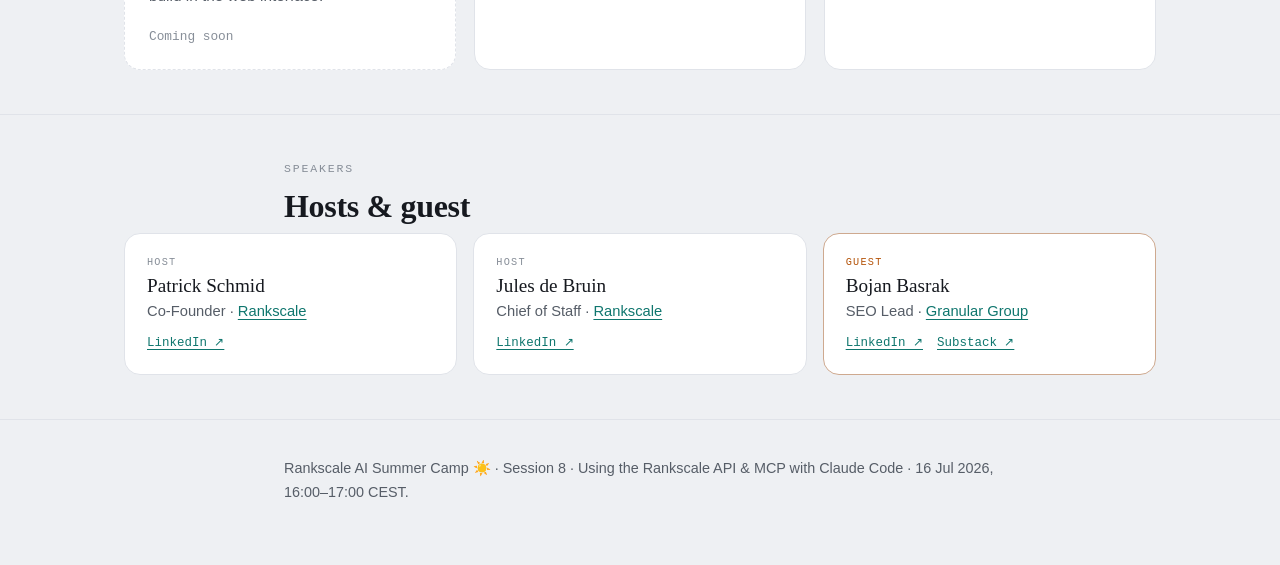
==== commit 07b199cb: "Landing tweaks: Basic Usage card first, drop avatar circles, link Granular Group Co-Authored-By: Cla" ====
--- a/index.html
+++ b/index.html
@@ -43,10 +43,8 @@
 
     /* speakers */
     .people{display:grid;grid-template-columns:repeat(auto-fit,minmax(250px,1fr));gap:16px}
-    .person{display:flex;gap:14px;align-items:flex-start;background:var(--surface);border:1px solid var(--line);border-radius:16px;padding:20px 22px}
-    .avatar{flex:0 0 auto;width:46px;height:46px;border-radius:50%;display:flex;align-items:center;justify-content:center;
-      font-family:var(--mono);font-size:.9rem;font-weight:600;background:var(--teal-soft);color:var(--teal)}
-    .person.guest .avatar{background:var(--amber-soft);color:var(--amber)}
+    .person{background:var(--surface);border:1px solid var(--line);border-radius:16px;padding:20px 22px}
+    .person.guest{border-color:color-mix(in srgb,var(--amber) 40%,var(--line))}
     .ptag{font-family:var(--mono);font-size:.64rem;letter-spacing:.12em;text-transform:uppercase;color:var(--faint);margin-bottom:2px}
     .person.guest .ptag{color:var(--amber)}
     .who{font-family:var(--serif);font-size:1.2rem;line-height:1.2}
@@ -109,6 +107,13 @@
   </div>
   <div class="wide">
     <div class="reports">
+      <div class="report soon">
+        <span class="ico">🛠️</span>
+        <span class="rk">Worked examples</span>
+        <h3>Basic Usage and Advanced Analysis</h3>
+        <p>Step-by-step examples from the session — reproducing the standard Rankscale charts through Claude Code, then going beyond with custom metrics you can't build in the web interface.</p>
+        <span class="go">Coming soon</span>
+      </div>
       <a class="report" href="mcp-vs-api.html">
         <span class="ico">📊</span>
         <span class="rk">Field comparison</span>
@@ -123,13 +128,6 @@
         <p>Ask nine AI engines the same question 1,722 times — do you get the same brands, in the same order? Where the run-to-run wobble actually lives.</p>
         <span class="go">Read the study →</span>
       </a>
-      <div class="report soon">
-        <span class="ico">🛠️</span>
-        <span class="rk">Worked examples</span>
-        <h3>Basic Usage and Advanced Analysis</h3>
-        <p>Step-by-step examples from the session — reproducing the standard Rankscale charts through Claude Code, then going beyond with custom metrics you can't build in the web interface.</p>
-        <span class="go">Coming soon</span>
-      </div>
     </div>
   </div>
 </section>
@@ -142,7 +140,6 @@
   <div class="wide">
     <div class="people">
       <div class="person">
-        <span class="avatar">PS</span>
         <div>
           <div class="ptag">Host</div>
           <div class="who">Patrick Schmid</div>
@@ -151,7 +148,6 @@
         </div>
       </div>
       <div class="person">
-        <span class="avatar">JdB</span>
         <div>
           <div class="ptag">Host</div>
           <div class="who">Jules de Bruin</div>
@@ -160,11 +156,10 @@
         </div>
       </div>
       <div class="person guest">
-        <span class="avatar">BB</span>
         <div>
           <div class="ptag">Guest</div>
           <div class="who">Bojan Basrak</div>
-          <div class="role">SEO Lead · Granular Group</div>
+          <div class="role">SEO Lead · <a href="https://granulargroup.com/" target="_blank" rel="noopener">Granular Group</a></div>
           <div class="plinks">
             <a href="https://www.linkedin.com/in/bojan-basrak/" target="_blank" rel="noopener">LinkedIn ↗</a>
             <a href="https://bojanbasrak.substack.com/" target="_blank" rel="noopener">Substack ↗</a>
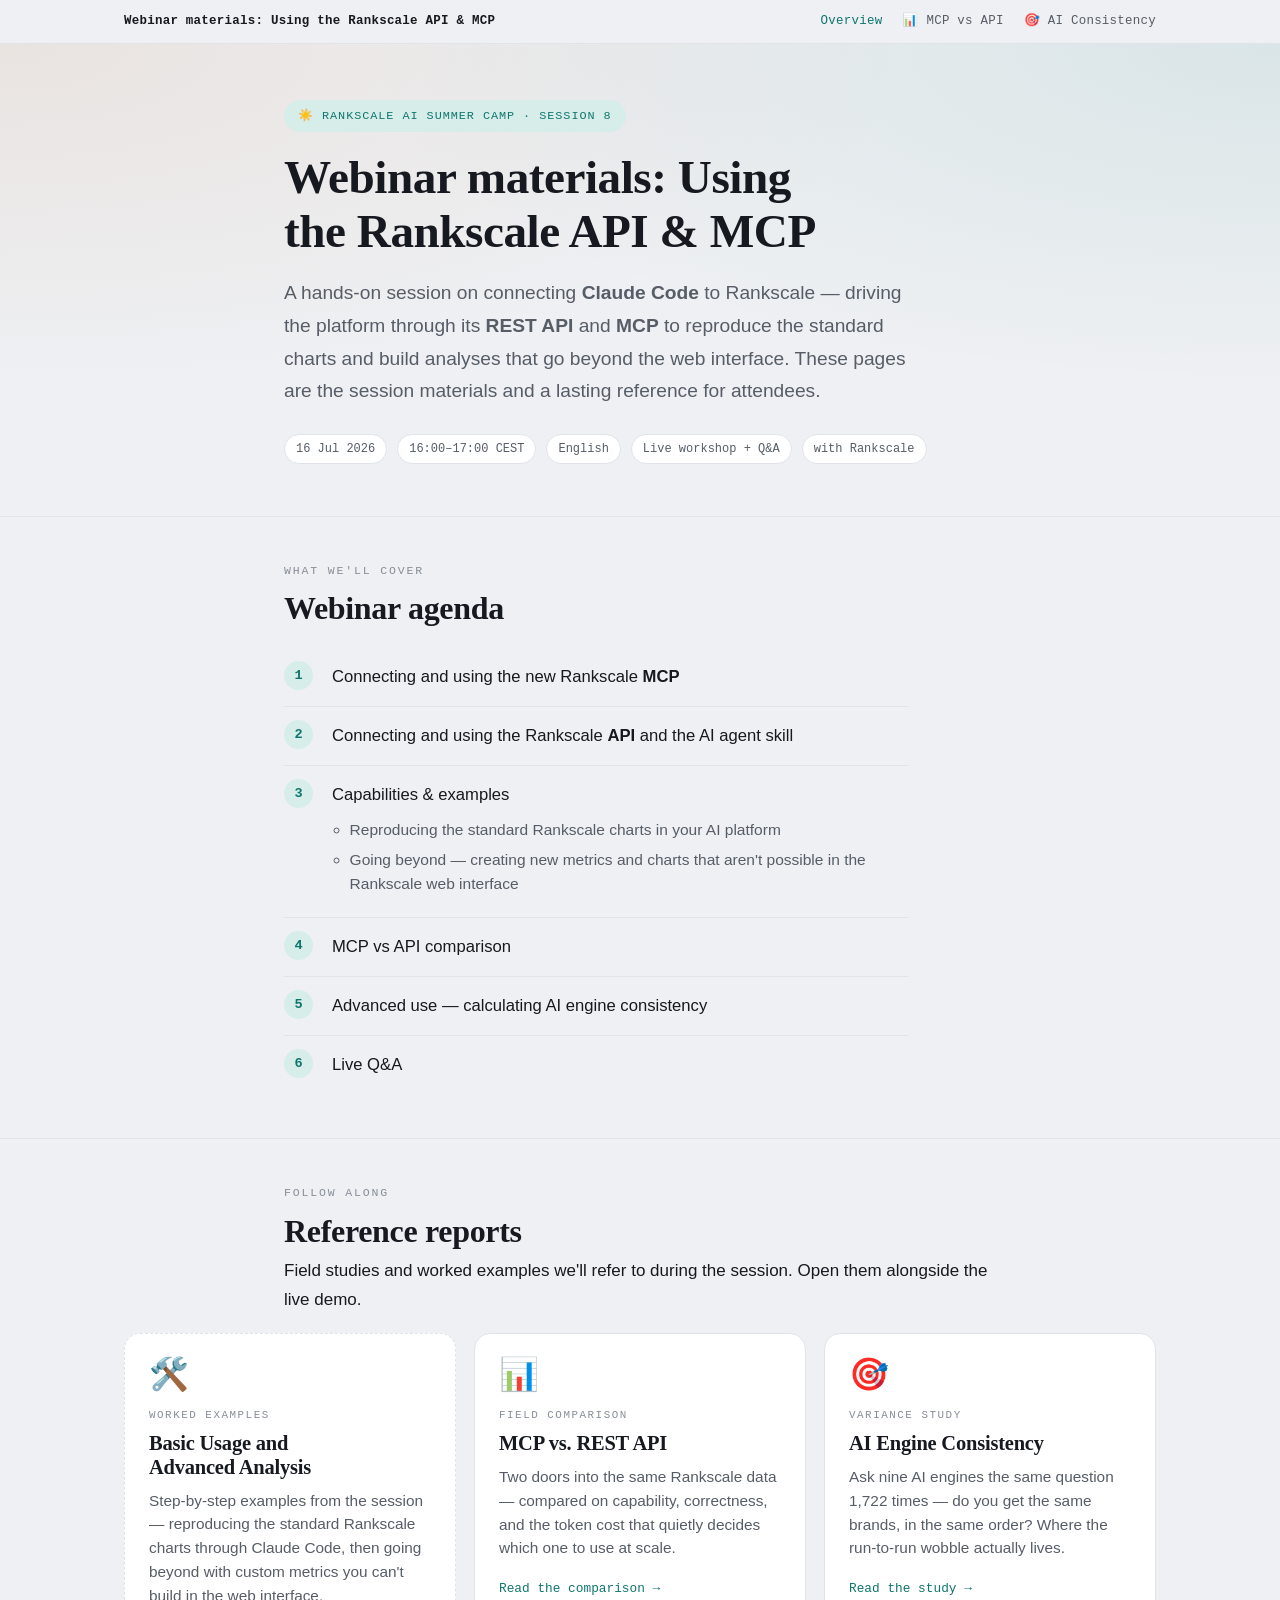
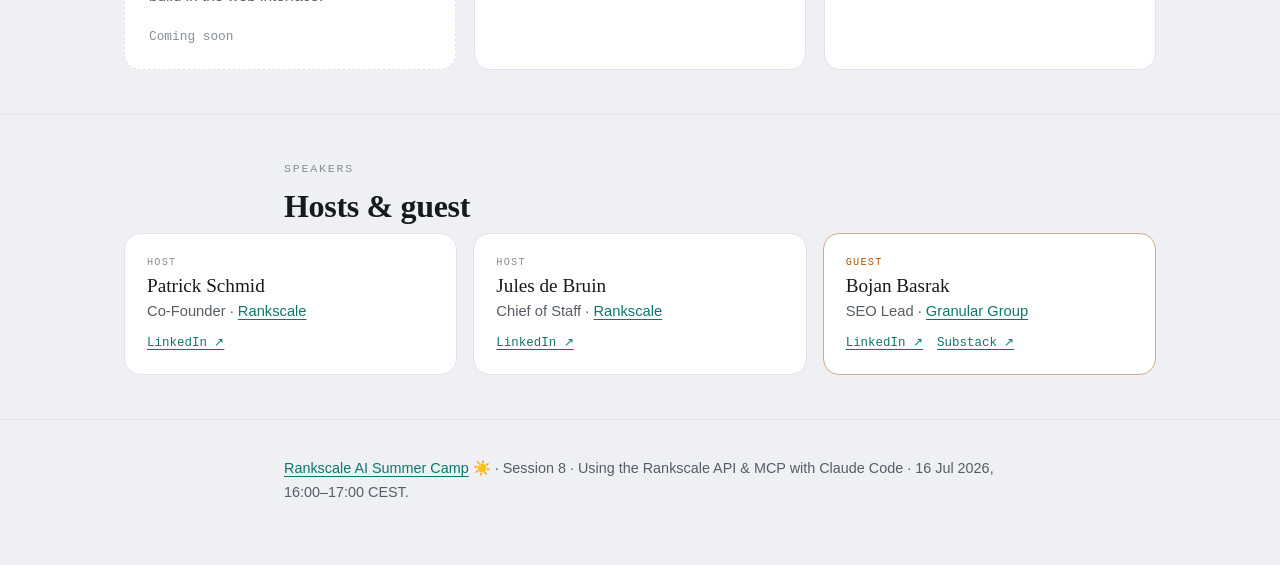
==== commit 8d0e30ef: "Link Rankscale AI Summer Camp badge and footer to rankscale.ai/webinar Co-Authored-By: Claude Opus 4" ====
--- a/index.html
+++ b/index.html
@@ -15,7 +15,9 @@
         radial-gradient(120% 120% at 0% 0%, color-mix(in srgb, var(--amber) 8%, transparent), transparent 60%);
     }
     .camp{display:inline-flex;align-items:center;gap:8px;font-family:var(--mono);font-size:.74rem;letter-spacing:.08em;
-      text-transform:uppercase;color:var(--teal);background:var(--teal-soft);border-radius:999px;padding:6px 14px;margin:0 0 1.1rem}
+      text-transform:uppercase;color:var(--teal);background:var(--teal-soft);border-radius:999px;padding:6px 14px;margin:0 0 1.1rem;
+      text-decoration:none;transition:background .18s ease}
+    a.camp:hover{background:color-mix(in srgb, var(--teal) 20%, transparent)}
     .masthead h1{font-size:clamp(2rem,4.6vw,2.95rem)}
 
     /* agenda */
@@ -66,7 +68,7 @@
 
 <header class="masthead">
   <div class="wrap">
-    <p class="camp">☀️ Rankscale AI Summer Camp · Session 8</p>
+    <a class="camp" href="https://rankscale.ai/webinar" target="_blank" rel="noopener">☀️ Rankscale AI Summer Camp · Session 8</a>
     <h1>Webinar materials: Using the Rankscale API &amp; MCP</h1>
     <p class="dek">A hands-on session on connecting <strong>Claude Code</strong> to Rankscale — driving the platform through its <strong>REST API</strong> and <strong>MCP</strong> to reproduce the standard charts and build analyses that go beyond the web interface. These pages are the session materials and a lasting reference for attendees.</p>
     <div class="meta">
@@ -172,7 +174,7 @@
 
 <footer>
   <div class="wrap">
-    <p style="margin:0">Rankscale AI Summer Camp ☀️ · Session 8 · Using the Rankscale API &amp; MCP with Claude Code · 16 Jul 2026, 16:00–17:00 CEST.</p>
+    <p style="margin:0"><a href="https://rankscale.ai/webinar" target="_blank" rel="noopener">Rankscale AI Summer Camp</a> ☀️ · Session 8 · Using the Rankscale API &amp; MCP with Claude Code · 16 Jul 2026, 16:00–17:00 CEST.</p>
   </div>
 </footer>
 
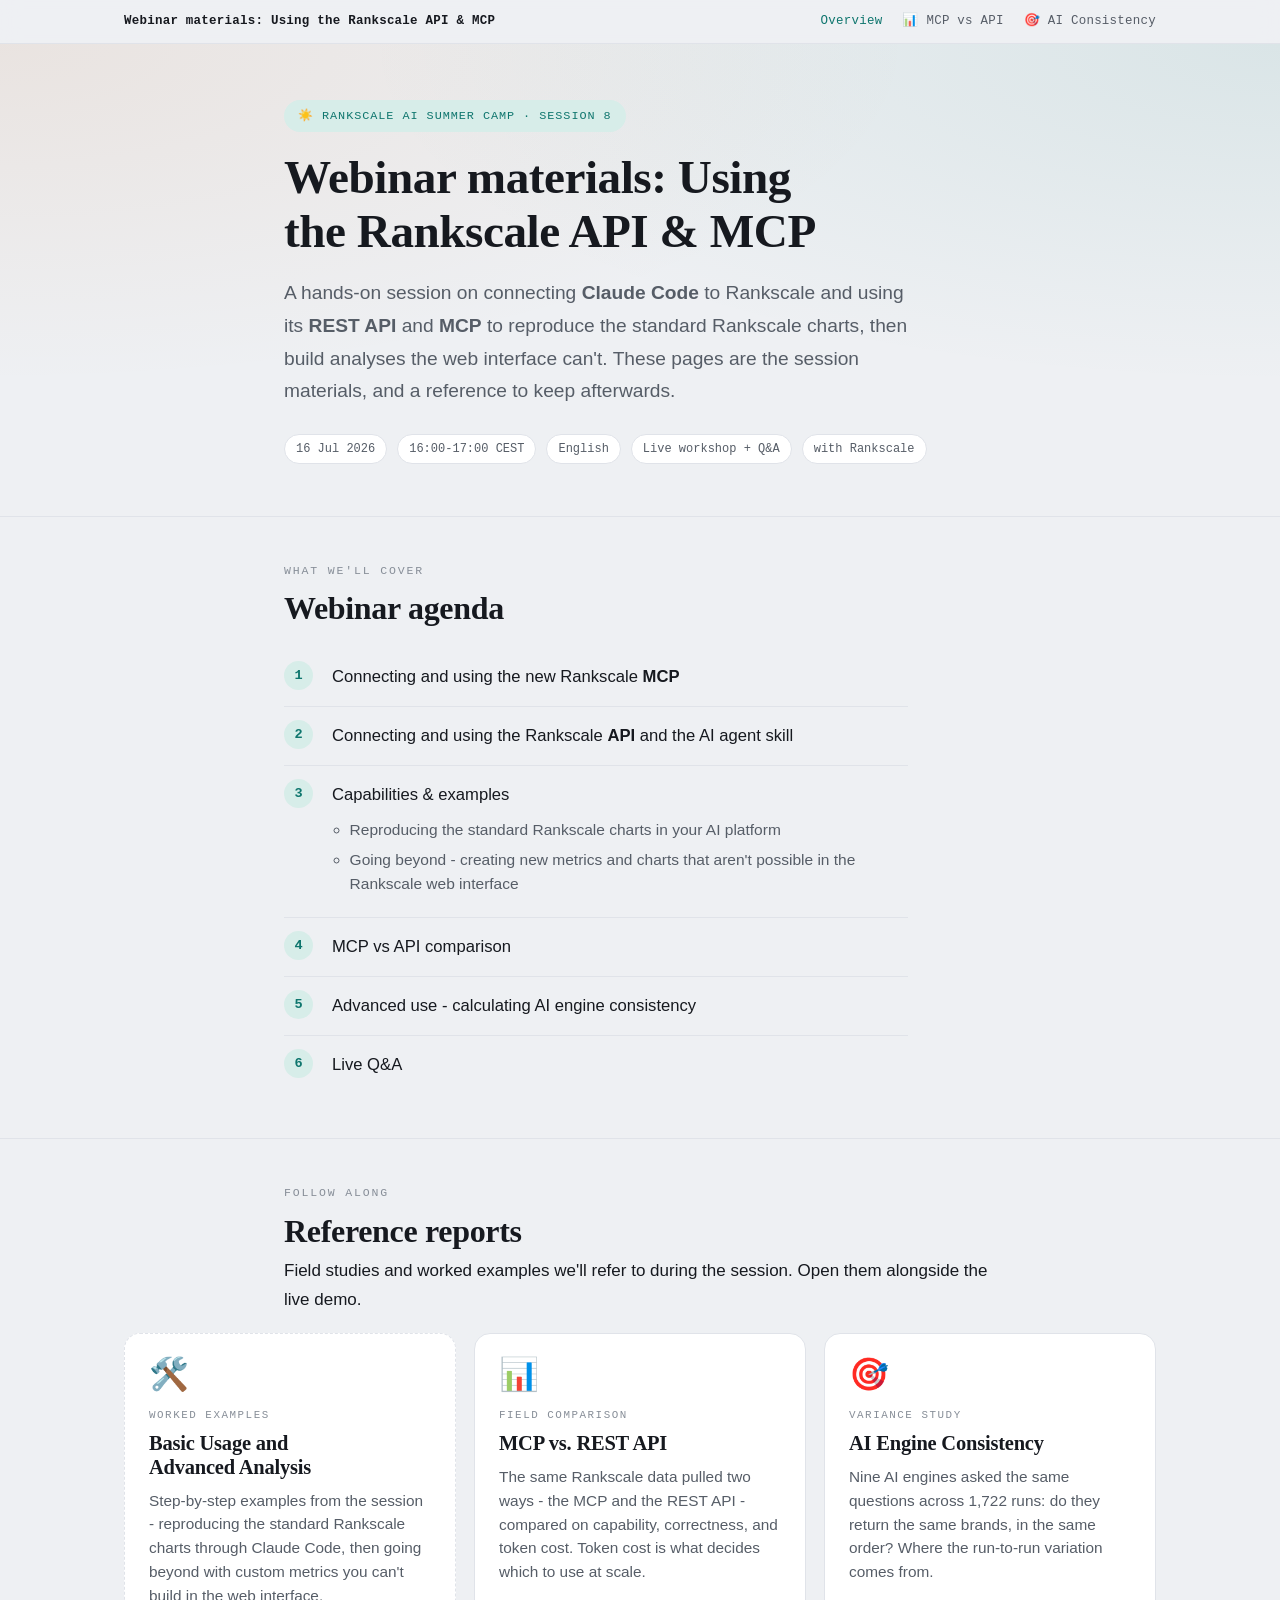
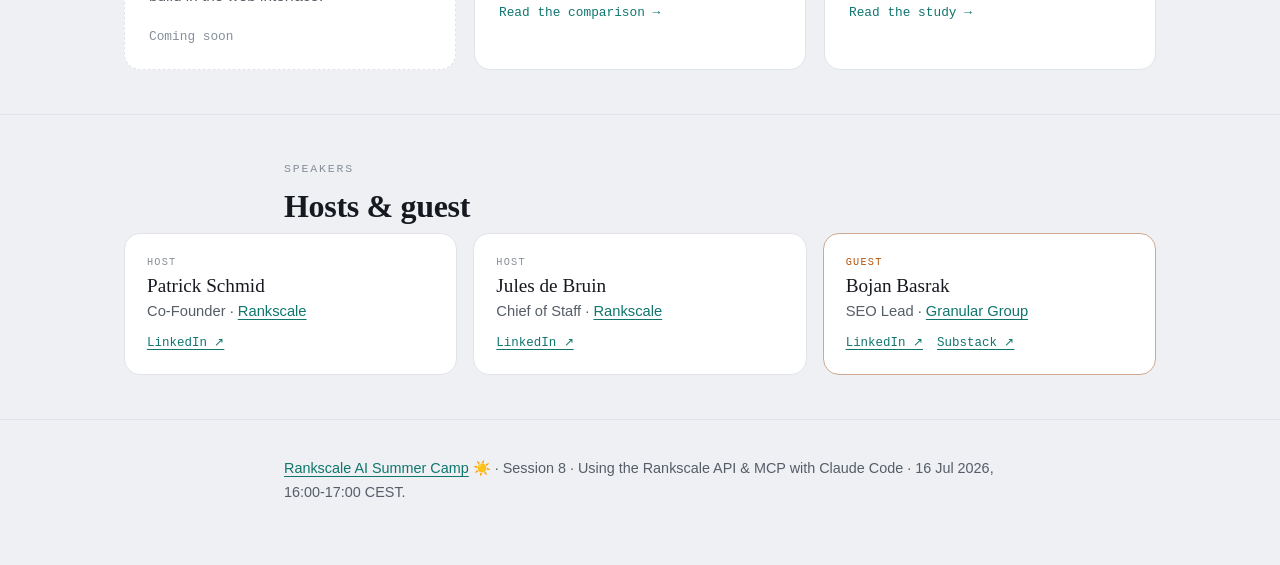
==== commit 8c8cf083: "Rewrite page copy: drier, fact-first, no em-dashes - Cut marketing metaphors ("two doors", "surface"" ====
--- a/index.html
+++ b/index.html
@@ -4,7 +4,8 @@
   <meta charset="utf-8">
   <meta name="viewport" content="width=device-width, initial-scale=1">
   <title>Webinar materials: Using the Rankscale API &amp; MCP</title>
-  <meta name="description" content="Materials and lasting reference for the Rankscale webinar — connecting Claude Code to the Rankscale API & MCP, reproducing and going beyond the standard charts, and comparing the two surfaces.">
+  <meta name="description" content="Materials and lasting reference for the Rankscale webinar - connecting Claude Code to the Rankscale API & MCP, reproducing and going beyond the standard charts, and comparing the two surfaces.">
+  <link rel="icon" type="image/svg+xml" href="assets/favicon.svg">
   <link rel="stylesheet" href="assets/base.css">
   <style>
     /* ---- landing-page-only styles ---- */
@@ -70,10 +71,10 @@
   <div class="wrap">
     <a class="camp" href="https://rankscale.ai/webinar" target="_blank" rel="noopener">☀️ Rankscale AI Summer Camp · Session 8</a>
     <h1>Webinar materials: Using the Rankscale API &amp; MCP</h1>
-    <p class="dek">A hands-on session on connecting <strong>Claude Code</strong> to Rankscale — driving the platform through its <strong>REST API</strong> and <strong>MCP</strong> to reproduce the standard charts and build analyses that go beyond the web interface. These pages are the session materials and a lasting reference for attendees.</p>
+    <p class="dek">A hands-on session on connecting <strong>Claude Code</strong> to Rankscale and using its <strong>REST API</strong> and <strong>MCP</strong> to reproduce the standard Rankscale charts, then build analyses the web interface can't. These pages are the session materials, and a reference to keep afterwards.</p>
     <div class="meta">
       <span>16 Jul 2026</span>
-      <span>16:00–17:00 CEST</span>
+      <span>16:00-17:00 CEST</span>
       <span>English</span>
       <span>Live workshop + Q&amp;A</span>
       <span>with Rankscale</span>
@@ -91,11 +92,11 @@
       <li>Capabilities &amp; examples
         <ul>
           <li>Reproducing the standard Rankscale charts in your AI platform</li>
-          <li>Going beyond — creating new metrics and charts that aren't possible in the Rankscale web interface</li>
+          <li>Going beyond - creating new metrics and charts that aren't possible in the Rankscale web interface</li>
         </ul>
       </li>
       <li>MCP vs API comparison</li>
-      <li>Advanced use — calculating AI engine consistency</li>
+      <li>Advanced use - calculating AI engine consistency</li>
       <li>Live Q&amp;A</li>
     </ol>
   </div>
@@ -113,21 +114,21 @@
         <span class="ico">🛠️</span>
         <span class="rk">Worked examples</span>
         <h3>Basic Usage and Advanced Analysis</h3>
-        <p>Step-by-step examples from the session — reproducing the standard Rankscale charts through Claude Code, then going beyond with custom metrics you can't build in the web interface.</p>
+        <p>Step-by-step examples from the session - reproducing the standard Rankscale charts through Claude Code, then going beyond with custom metrics you can't build in the web interface.</p>
         <span class="go">Coming soon</span>
       </div>
       <a class="report" href="mcp-vs-api.html">
         <span class="ico">📊</span>
         <span class="rk">Field comparison</span>
         <h3>MCP vs. REST API</h3>
-        <p>Two doors into the same Rankscale data — compared on capability, correctness, and the token cost that quietly decides which one to use at scale.</p>
+        <p>The same Rankscale data pulled two ways - the MCP and the REST API - compared on capability, correctness, and token cost. Token cost is what decides which to use at scale.</p>
         <span class="go">Read the comparison →</span>
       </a>
       <a class="report" href="ai-engine-consistency.html">
         <span class="ico">🎯</span>
         <span class="rk">Variance study</span>
         <h3>AI Engine Consistency</h3>
-        <p>Ask nine AI engines the same question 1,722 times — do you get the same brands, in the same order? Where the run-to-run wobble actually lives.</p>
+        <p>Nine AI engines asked the same questions across 1,722 runs: do they return the same brands, in the same order? Where the run-to-run variation comes from.</p>
         <span class="go">Read the study →</span>
       </a>
     </div>
@@ -174,7 +175,7 @@
 
 <footer>
   <div class="wrap">
-    <p style="margin:0"><a href="https://rankscale.ai/webinar" target="_blank" rel="noopener">Rankscale AI Summer Camp</a> ☀️ · Session 8 · Using the Rankscale API &amp; MCP with Claude Code · 16 Jul 2026, 16:00–17:00 CEST.</p>
+    <p style="margin:0"><a href="https://rankscale.ai/webinar" target="_blank" rel="noopener">Rankscale AI Summer Camp</a> ☀️ · Session 8 · Using the Rankscale API &amp; MCP with Claude Code · 16 Jul 2026, 16:00-17:00 CEST.</p>
   </div>
 </footer>
 
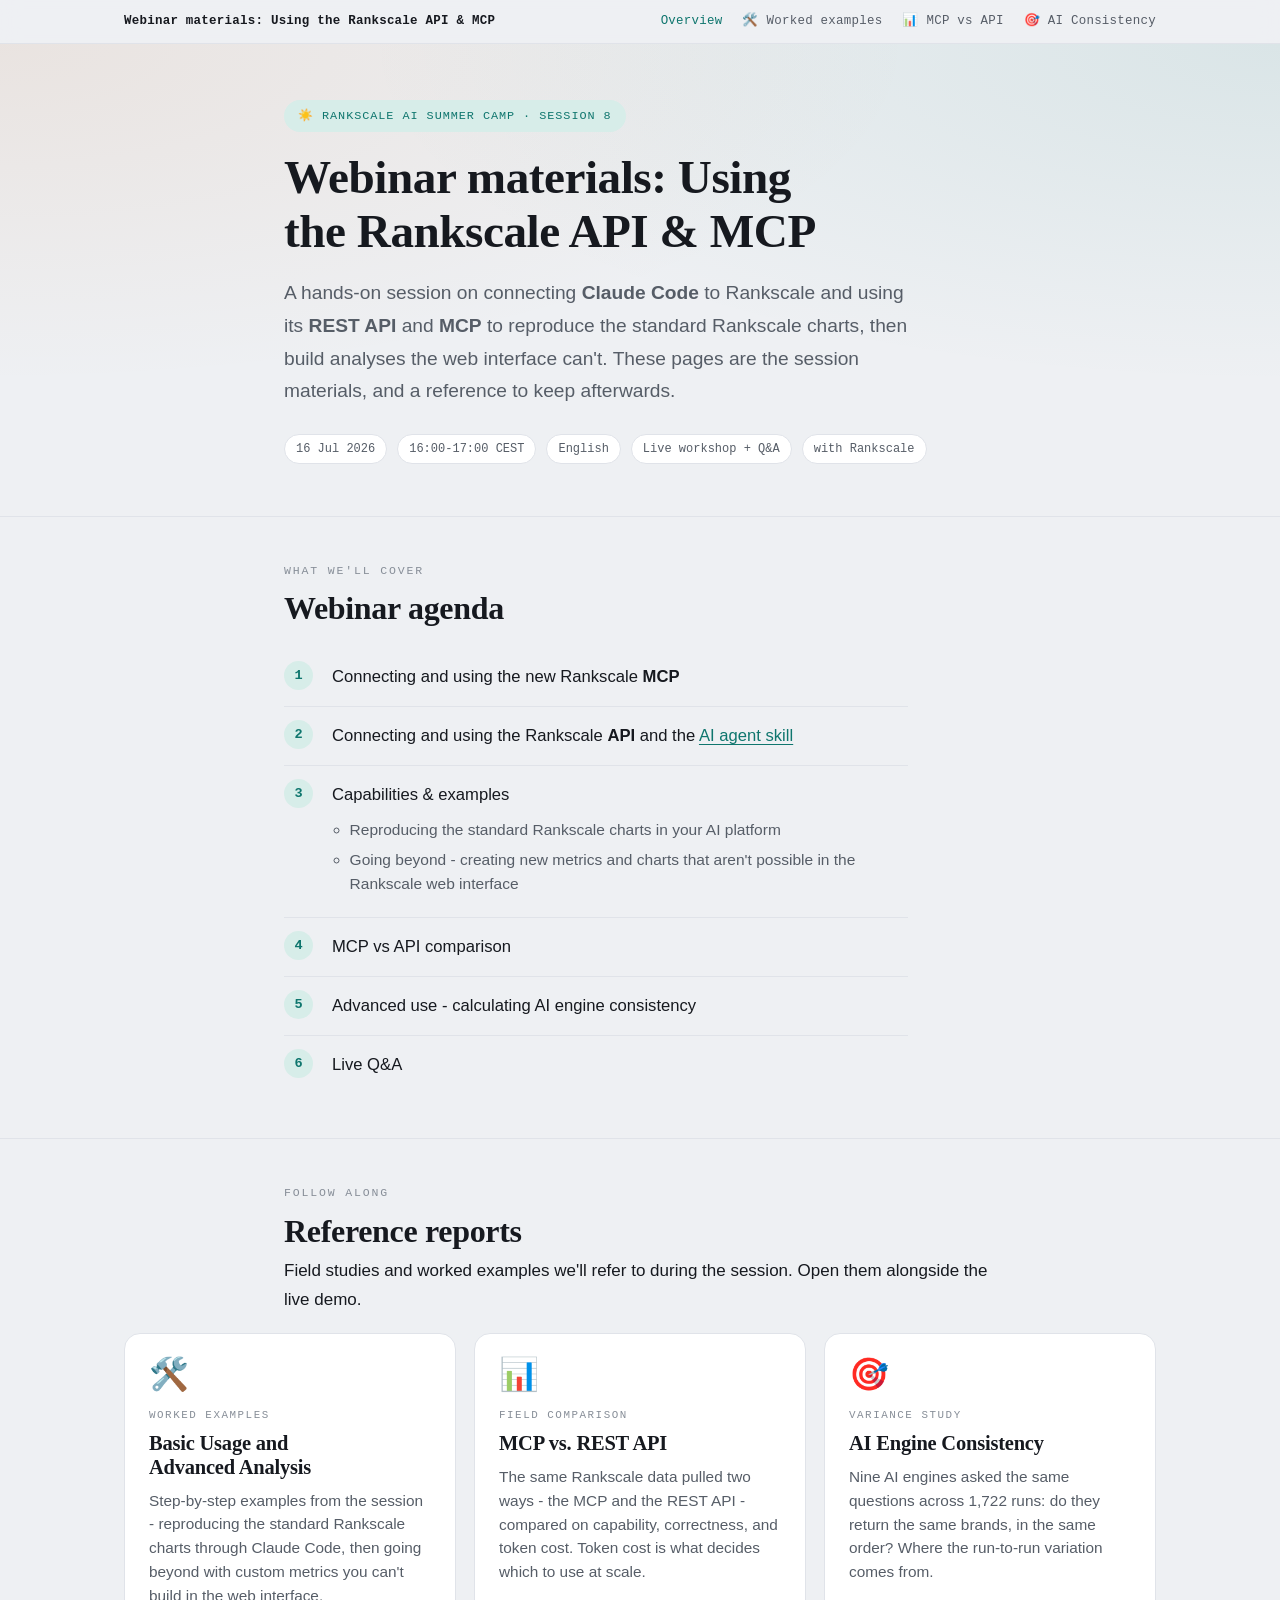
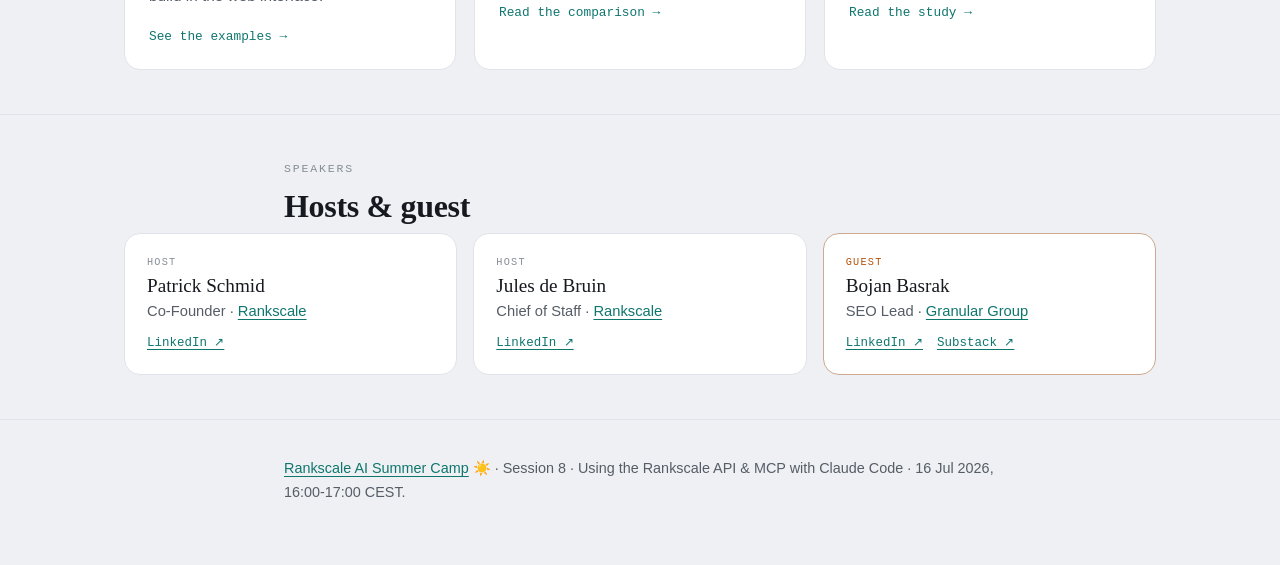
==== commit 98d27899: "Add worked examples page (basic usage & advanced analysis) 12 charts on De'Longhi (US), 2026-05-28 t" ====
--- a/index.html
+++ b/index.html
@@ -62,6 +62,7 @@
   <div class="inner">
     <a class="brand" href="index.html">Webinar materials: Using the Rankscale API &amp; MCP</a>
     <a href="index.html" aria-current="page">Overview</a>
+    <a href="basic-and-advanced.html">🛠️ Worked examples</a>
     <a href="mcp-vs-api.html">📊 MCP vs API</a>
     <a href="ai-engine-consistency.html">🎯 AI Consistency</a>
   </div>
@@ -88,7 +89,7 @@
     <h2>Webinar agenda</h2>
     <ol class="agenda">
       <li>Connecting and using the new Rankscale <strong>MCP</strong></li>
-      <li>Connecting and using the Rankscale <strong>API</strong> and the AI agent skill</li>
+      <li>Connecting and using the Rankscale <strong>API</strong> and the <a href="https://github.com/bojan-basrak/rankscale-api-skill" target="_blank" rel="noopener">AI agent skill</a></li>
       <li>Capabilities &amp; examples
         <ul>
           <li>Reproducing the standard Rankscale charts in your AI platform</li>
@@ -110,13 +111,13 @@
   </div>
   <div class="wide">
     <div class="reports">
-      <div class="report soon">
+      <a class="report" href="basic-and-advanced.html">
         <span class="ico">🛠️</span>
         <span class="rk">Worked examples</span>
         <h3>Basic Usage and Advanced Analysis</h3>
         <p>Step-by-step examples from the session - reproducing the standard Rankscale charts through Claude Code, then going beyond with custom metrics you can't build in the web interface.</p>
-        <span class="go">Coming soon</span>
-      </div>
+        <span class="go">See the examples →</span>
+      </a>
       <a class="report" href="mcp-vs-api.html">
         <span class="ico">📊</span>
         <span class="rk">Field comparison</span>
